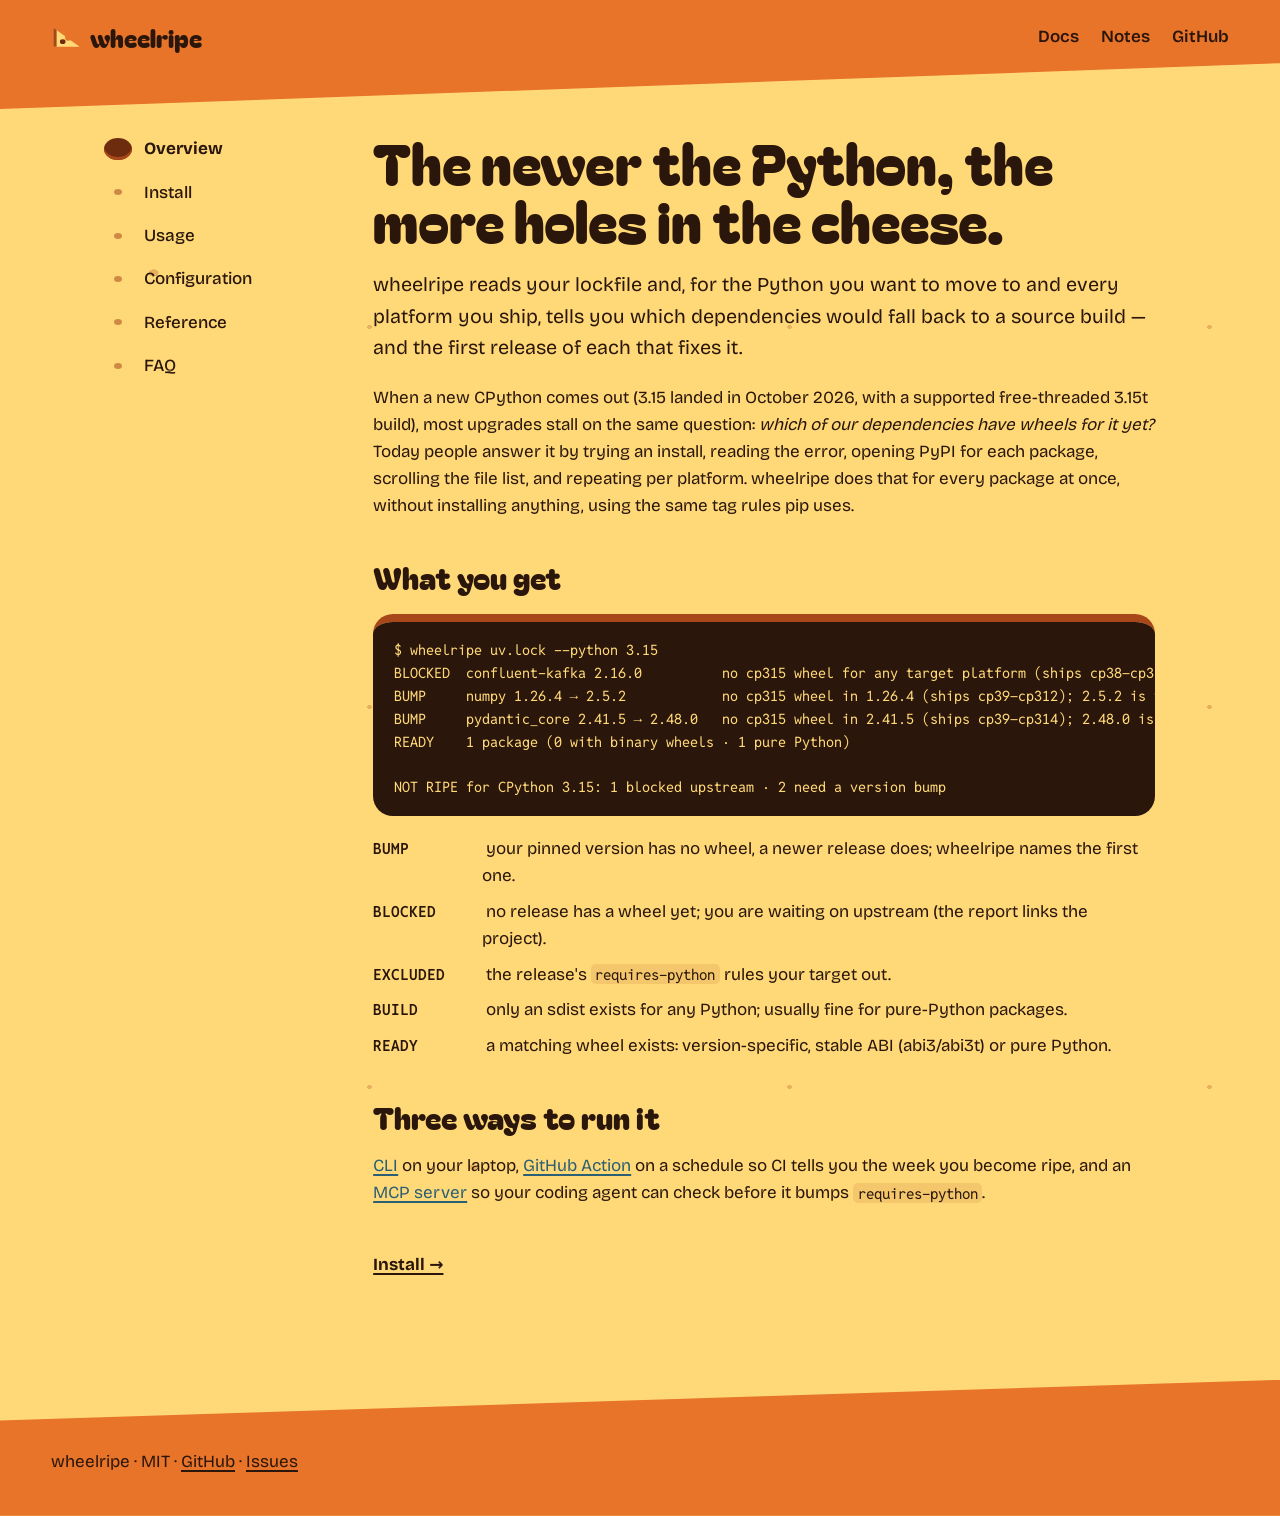
==== site/docs/index.html @ 1cab5b3b "Landing page, docs, notes, OG image; explain why a wheel does not fit" ====
<!DOCTYPE html>
<html lang="en">
<head>
<meta charset="utf-8">
<meta name="viewport" content="width=device-width, initial-scale=1">
<title>wheelripe docs</title>
<meta name="description" content="What wheelripe answers, in one page.">
<link rel="canonical" href="https://blackman99.github.io/wheelripe/docs/">
<link rel="icon" href="../favicon.svg" type="image/svg+xml">
<link rel="icon" href="../logo-512.png" type="image/png" sizes="512x512">
<link rel="apple-touch-icon" href="../logo-512.png">
<meta name="theme-color" content="#e8742a">
<meta property="og:type" content="website">
<meta property="og:site_name" content="wheelripe">
<meta property="og:title" content="wheelripe docs">
<meta property="og:description" content="What wheelripe answers, in one page.">
<meta property="og:url" content="https://blackman99.github.io/wheelripe/docs/">
<meta property="og:image" content="https://blackman99.github.io/wheelripe/og.png">
<meta property="og:image:width" content="1200">
<meta property="og:image:height" content="630">
<meta property="og:image:alt" content="A cheese wedge whose holes are Python packages with no cp315 wheel yet.">
<meta name="twitter:card" content="summary_large_image">
<meta name="twitter:title" content="wheelripe docs">
<meta name="twitter:description" content="What wheelripe answers, in one page.">
<meta name="twitter:image" content="https://blackman99.github.io/wheelripe/og.png">
<link rel="preload" href="../fonts/bricolage-grotesque.woff2" as="font" type="font/woff2" crossorigin>
<link rel="stylesheet" href="../docs.css">
</head>
<body>
<a class="skip" href="#main">Skip to content</a>
<header class="band">
  <a class="brand" href="../"><img src="../favicon.svg" width="30" height="30" alt=""> wheelripe</a>
  <nav aria-label="Site"><a href="../docs/">Docs</a><a href="../blog/">Notes</a><a href="https://github.com/Blackman99/wheelripe">GitHub</a></nav>
</header>
<div class="docs"><nav class="side" aria-label="Docs"><ol><li><a href="./" aria-current="page"><i aria-hidden="true"></i>Overview</a></li><li><a href="install.html"><i aria-hidden="true"></i>Install</a></li><li><a href="usage.html"><i aria-hidden="true"></i>Usage</a></li><li><a href="configuration.html"><i aria-hidden="true"></i>Configuration</a></li><li><a href="reference.html"><i aria-hidden="true"></i>Reference</a></li><li><a href="faq.html"><i aria-hidden="true"></i>FAQ</a></li></ol></nav><main id="main" class="page">
<h1>The newer the Python, the more holes in the cheese.</h1>
<p class="lede">wheelripe reads your lockfile and, for the Python you want to move to and every platform you ship, tells you which dependencies would fall back to a source build — and the first release of each that fixes it.</p>
<p>When a new CPython comes out (3.15 landed in October 2026, with a supported free-threaded 3.15t build), most upgrades stall on the same question: <em>which of our dependencies have wheels for it yet?</em> Today people answer it by trying an install, reading the error, opening PyPI for each package, scrolling the file list, and repeating per platform. wheelripe does that for every package at once, without installing anything, using the same tag rules pip uses.</p>
<h2>What you get</h2>
<div class="rind"><pre><code>$ wheelripe uv.lock --python 3.15
BLOCKED  confluent-kafka 2.16.0          no cp315 wheel for any target platform (ships cp38–cp314)
BUMP     numpy 1.26.4 → 2.5.2            no cp315 wheel in 1.26.4 (ships cp39–cp312); 2.5.2 is the first release with one
BUMP     pydantic_core 2.41.5 → 2.48.0   no cp315 wheel in 2.41.5 (ships cp39–cp314); 2.48.0 is the first release with one
READY    1 package (0 with binary wheels · 1 pure Python)

NOT RIPE for CPython 3.15: 1 blocked upstream · 2 need a version bump</code></pre></div>
<ul class="holes">
<li><b>BUMP</b> your pinned version has no wheel, a newer release does; wheelripe names the first one.</li>
<li><b>BLOCKED</b> no release has a wheel yet; you are waiting on upstream (the report links the project).</li>
<li><b>EXCLUDED</b> the release's <code>requires-python</code> rules your target out.</li>
<li><b>BUILD</b> only an sdist exists for any Python; usually fine for pure-Python packages.</li>
<li><b>READY</b> a matching wheel exists: version-specific, stable ABI (abi3/abi3t) or pure Python.</li>
</ul>
<h2>Three ways to run it</h2>
<p><a href="usage.html#cli">CLI</a> on your laptop, <a href="usage.html#github-action">GitHub Action</a> on a schedule so CI tells you the week you become ripe, and an <a href="usage.html#mcp">MCP server</a> so your coding agent can check before it bumps <code>requires-python</code>.</p>
<p class="next"><a href="install.html">Install →</a></p>
</main></div><footer class="foot"><p>wheelripe · MIT · <a href="https://github.com/Blackman99/wheelripe">GitHub</a> · <a href="https://github.com/Blackman99/wheelripe/issues">Issues</a></p></footer>
</body>
</html>
---- site/docs.css ----
@font-face{font-family:'Bagel Fat One';font-weight:400;font-display:swap;src:url(fonts/bagel-fat-one-400.woff2) format('woff2');unicode-range:U+0000-00FF, U+0131, U+0152-0153, U+02BB-02BC, U+02C6, U+02DA, U+02DC, U+0304, U+0308, U+0329, U+2000-206F, U+20AC, U+2122, U+2191, U+2193, U+2212, U+2215, U+FEFF, U+FFFD}
@font-face{font-family:'Bricolage Grotesque';font-weight:200 800;font-display:swap;src:url(fonts/bricolage-grotesque.woff2) format('woff2');unicode-range:U+0000-00FF, U+0131, U+0152-0153, U+02BB-02BC, U+02C6, U+02DA, U+02DC, U+0304, U+0308, U+0329, U+2000-206F, U+20AC, U+2122, U+2191, U+2193, U+2212, U+2215, U+FEFF, U+FFFD}
@font-face{font-family:'Reddit Mono';font-weight:200 900;font-display:swap;src:url(fonts/reddit-mono.woff2) format('woff2');unicode-range:U+0000-00FF, U+0131, U+0152-0153, U+02BB-02BC, U+02C6, U+02DA, U+02DC, U+0304, U+0308, U+0329, U+2000-206F, U+20AC, U+2122, U+2191, U+2193, U+2212, U+2215, U+FEFF, U+FFFD}
:root{--orange:#e8742a;--paste:#ffd978;--rind:#a8471a;--eye:#6e2c0e;--ink:#2a160b;--vein:#2b5f73;
  --display:'Bagel Fat One',ui-rounded,'Arial Rounded MT Bold',sans-serif;
  --body:'Bricolage Grotesque',ui-sans-serif,system-ui,sans-serif;
  --mono:'Reddit Mono',ui-monospace,Menlo,Consolas,monospace}
*{box-sizing:border-box}
html{background:var(--paste);color:var(--ink);font:400 17px/1.6 var(--body);-webkit-text-size-adjust:100%}
body{margin:0;overflow-x:hidden;background:
  radial-gradient(ellipse 5px 3.5px at 12% 18%,rgba(168,71,26,.28) 98%,transparent),
  radial-gradient(ellipse 3px 2px at 71% 41%,rgba(168,71,26,.28) 98%,transparent),
  radial-gradient(ellipse 4px 3px at 37% 77%,rgba(168,71,26,.28) 98%,transparent),
  radial-gradient(ellipse 2.5px 2px at 88% 86%,rgba(168,71,26,.28) 98%,transparent) 0 0/420px 380px,var(--paste)}
a{color:var(--vein);text-decoration-thickness:2px;text-underline-offset:3px}
:focus-visible{outline:3px solid var(--vein);outline-offset:3px;border-radius:4px}
.skip{position:absolute;left:-999px;top:0;background:var(--ink);color:var(--paste);padding:.5rem 1rem;z-index:5}
.skip:focus{left:1rem}
.band{background:var(--orange);padding:1.1rem clamp(1rem,4vw,3rem) 3.2rem;clip-path:polygon(0 0,100% 0,100% 58%,0 100%);display:flex;align-items:center;justify-content:space-between;gap:1rem;flex-wrap:wrap}
.band a{color:var(--ink);text-decoration:none;font-weight:600}
.band a:hover{text-decoration:underline}
.brand{display:flex;align-items:center;gap:.55rem;font:400 1.45rem var(--display)!important}
.band nav{display:flex;gap:1.3rem}
.docs{display:grid;grid-template-columns:13rem minmax(0,1fr);gap:clamp(1rem,4vw,3.5rem);max-width:1180px;margin:0 auto;padding:0 clamp(1rem,4vw,3rem)}
.side ol{list-style:none;margin:1.2rem 0 0;padding:0;position:sticky;top:1rem}
.side li{margin:0 0 .25rem}
.side a{display:flex;align-items:center;gap:.7rem;color:var(--ink);text-decoration:none;padding:.35rem .2rem;font-weight:500}
.side i{flex:none;width:28px;height:22px;display:grid;place-items:center}
.side i::before{content:"";width:8px;height:6px;border-radius:50%;background:var(--rind);opacity:.55;transition:width .35s cubic-bezier(.34,1.56,.64,1),height .35s cubic-bezier(.34,1.56,.64,1),opacity .2s}
.side a:hover i::before{width:16px;height:12px;opacity:.9}
.side a[aria-current] i::before{width:28px;height:22px;background:var(--eye);opacity:1;box-shadow:inset 0 -3px 0 var(--rind)}
.side a[aria-current]{font-weight:700}
.page{min-width:0;max-width:46em;padding:1rem 0 3rem}
.page.article{margin:0 auto;padding:1rem clamp(1rem,4vw,2rem) 3rem}
h1{font:400 clamp(2rem,4.6vw,3.3rem)/1.04 var(--display);margin:.4rem 0 1rem}
h2{font:400 clamp(1.35rem,2.4vw,1.8rem)/1.15 var(--display);margin:2.4rem 0 .6rem}
h3{font-size:1.1rem;margin:1.8rem 0 .4rem}
.lede{font-size:1.16rem}
.kicker{font:600 .8rem var(--mono);text-transform:uppercase;letter-spacing:.08em;color:var(--rind);margin:1rem 0 0}
code{font-family:var(--mono);font-size:.88em;background:rgba(168,71,26,.12);padding:.05em .3em;border-radius:5px}
.rind{background:var(--ink);color:var(--paste);border-radius:20px;padding:1rem 1.2rem;margin:1.1rem 0;position:relative;overflow:auto;max-width:100%;border-top:8px solid var(--rind)}
.rind pre{margin:0;font:400 .84rem/1.6 var(--mono);white-space:pre}
.rind code{background:none;padding:0;font-size:inherit}
.rind .c{color:#d9a463}
table{border-collapse:collapse;width:100%;margin:1rem 0;font-size:.93rem;display:block;overflow-x:auto}
th{text-align:left;font:600 .78rem var(--mono);text-transform:uppercase;letter-spacing:.06em;color:var(--rind);border-bottom:3px solid var(--rind);padding:.4rem .7rem .4rem 0}
td{border-bottom:1px dashed rgba(168,71,26,.45);padding:.5rem .9rem .5rem 0;vertical-align:top}
.holes{list-style:none;padding:0}
.holes li{margin:.5rem 0;padding-left:6.4rem;text-indent:-6.4rem}
.holes b{display:inline-block;width:6.4rem;text-indent:0;font:600 .9rem var(--mono)}
.note{border-left:6px solid var(--rind);padding:.2rem 0 .2rem 1rem}
.next{margin-top:2.6rem;font-weight:700}
.next a{color:var(--ink)}
.posts{list-style:none;padding:0}
.posts li{margin:0 0 1.6rem;display:flex;flex-direction:column}
.posts b{font:400 1.4rem/1.2 var(--display)}
.posts a{color:var(--ink);text-decoration:none}
.posts a:hover b{text-decoration:underline}
.foot{background:var(--orange);clip-path:polygon(0 30%,100% 0,100% 100%,0 100%);padding:3rem clamp(1rem,4vw,3rem) 1.4rem;margin-top:2rem}
.foot a{color:var(--ink)}
@media (max-width:760px){
  .docs{grid-template-columns:minmax(0,1fr)}
  .side ol{position:static;display:flex;flex-wrap:wrap;gap:.2rem .9rem;margin:0}
  .side a{padding:.2rem 0;gap:.4rem}
  .side i{width:20px}
}
@media (prefers-reduced-motion:reduce){*{transition:none!important}}
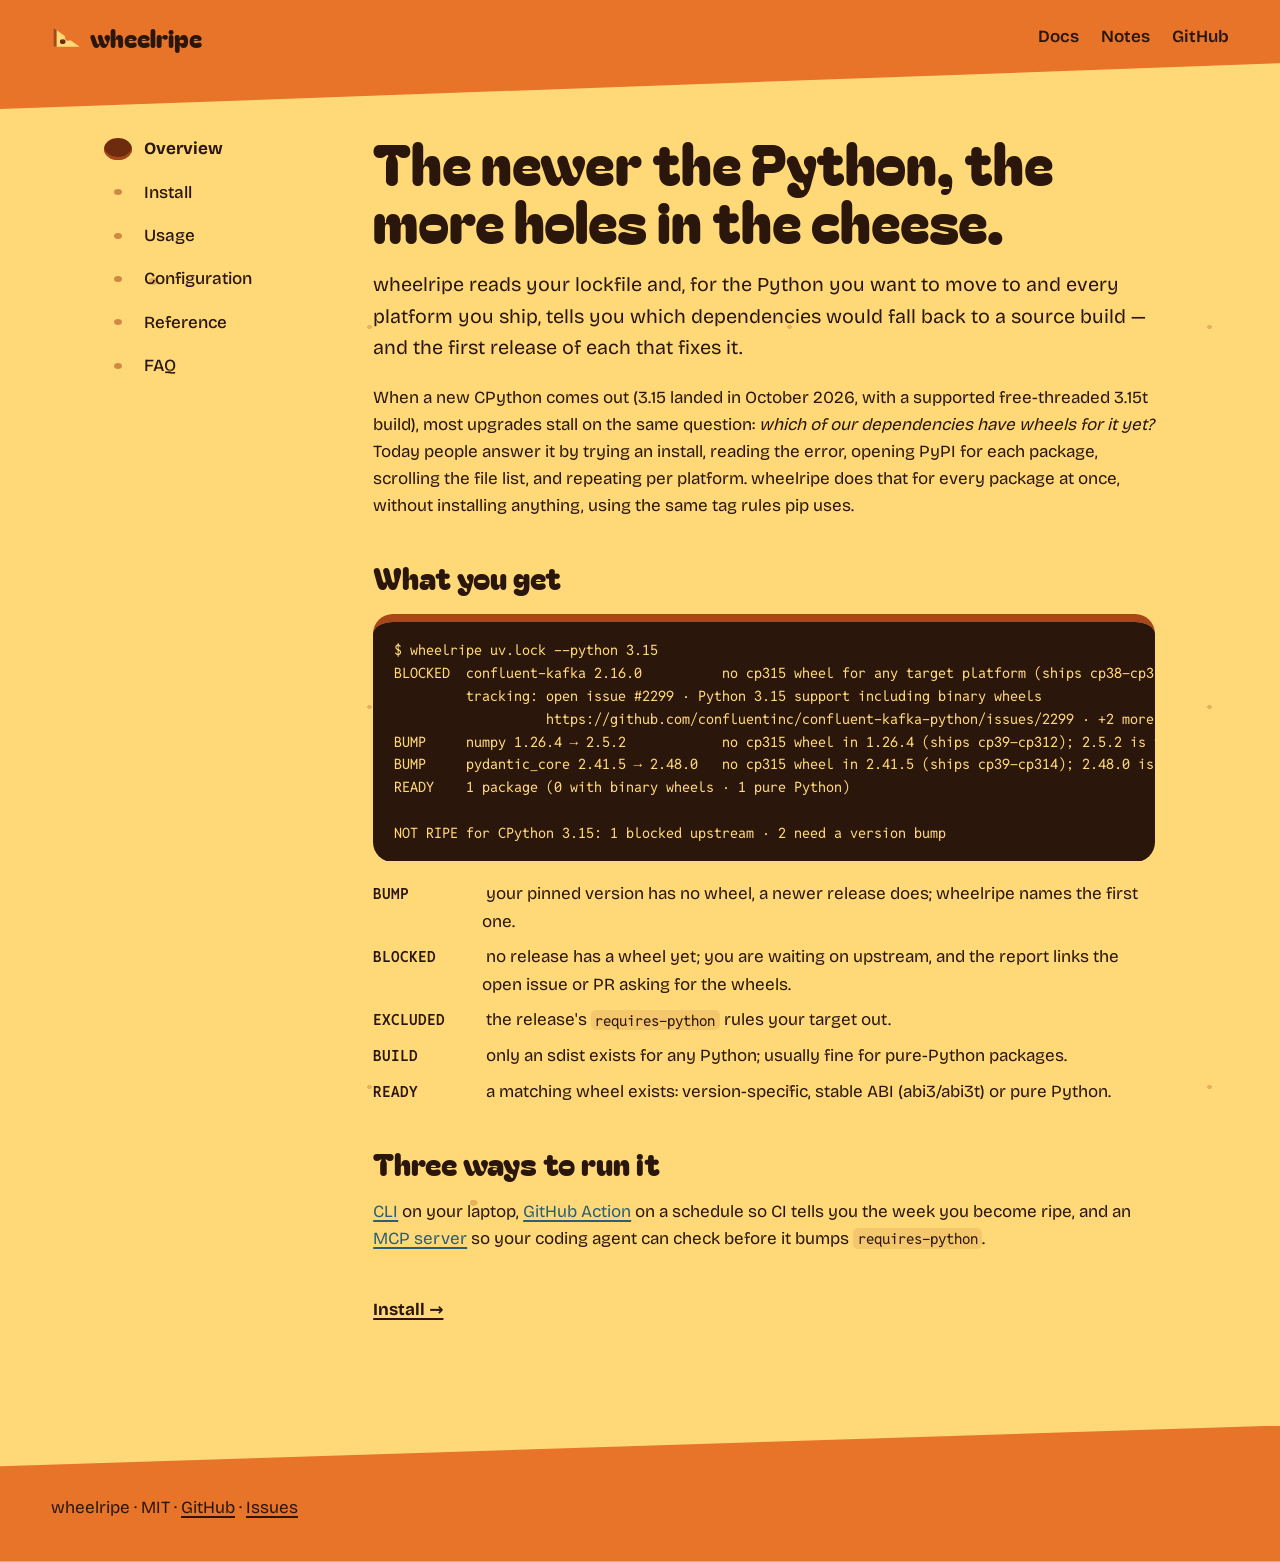
==== commit 5f9e881e: "Upstream tracking: link the open Python 3.15 wheels issue/PR for blocked packages For each blocked/e" ====
--- a/site/docs/index.html
+++ b/site/docs/index.html
@@ -39,6 +39,8 @@
 <h2>What you get</h2>
 <div class="rind"><pre><code>$ wheelripe uv.lock --python 3.15
 BLOCKED  confluent-kafka 2.16.0          no cp315 wheel for any target platform (ships cp38–cp314)
+         tracking: open issue #2299 · Python 3.15 support including binary wheels
+                   https://github.com/confluentinc/confluent-kafka-python/issues/2299 · +2 more open
 BUMP     numpy 1.26.4 → 2.5.2            no cp315 wheel in 1.26.4 (ships cp39–cp312); 2.5.2 is the first release with one
 BUMP     pydantic_core 2.41.5 → 2.48.0   no cp315 wheel in 2.41.5 (ships cp39–cp314); 2.48.0 is the first release with one
 READY    1 package (0 with binary wheels · 1 pure Python)
@@ -46,7 +48,7 @@
 NOT RIPE for CPython 3.15: 1 blocked upstream · 2 need a version bump</code></pre></div>
 <ul class="holes">
 <li><b>BUMP</b> your pinned version has no wheel, a newer release does; wheelripe names the first one.</li>
-<li><b>BLOCKED</b> no release has a wheel yet; you are waiting on upstream (the report links the project).</li>
+<li><b>BLOCKED</b> no release has a wheel yet; you are waiting on upstream, and the report links the open issue or PR asking for the wheels.</li>
 <li><b>EXCLUDED</b> the release's <code>requires-python</code> rules your target out.</li>
 <li><b>BUILD</b> only an sdist exists for any Python; usually fine for pure-Python packages.</li>
 <li><b>READY</b> a matching wheel exists: version-specific, stable ABI (abi3/abi3t) or pure Python.</li>
